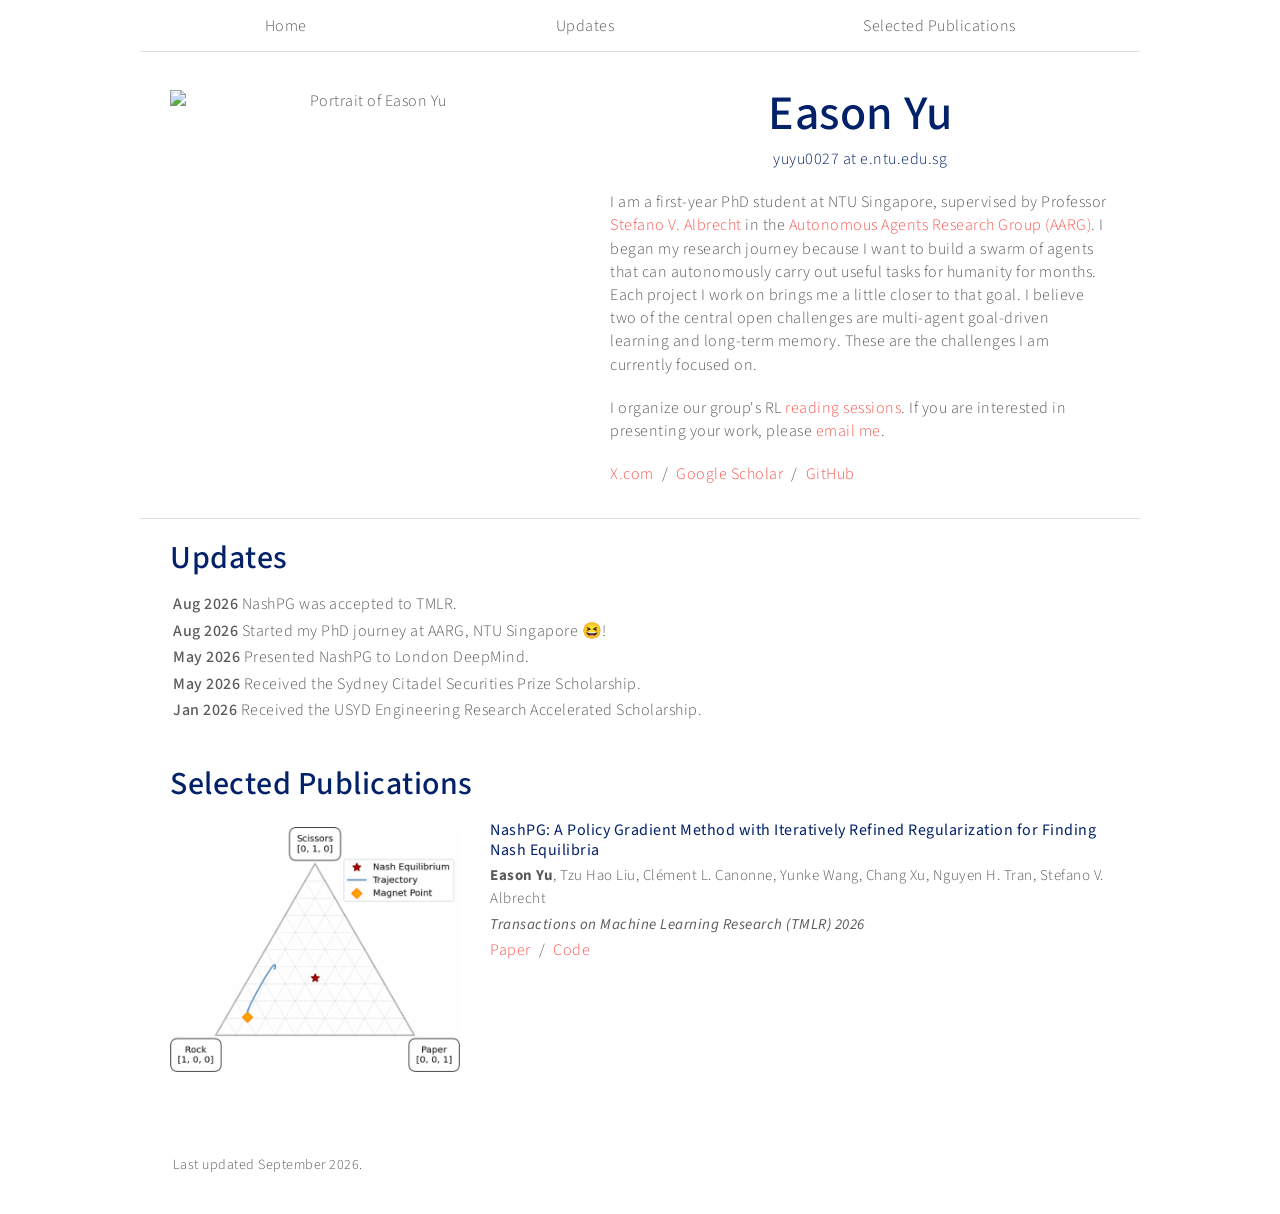
==== index.html @ 93e7c062 "first commit" ====
<!doctype html>
<html lang="en">
<head>
  <meta charset="utf-8">
  <meta name="viewport" content="width=device-width, initial-scale=1">
  <meta name="description" content="Eason Yu's academic homepage.">
  <title>Eason Yu</title>
  <link href="https://fonts.googleapis.com/css2?family=Source+Sans+Pro:wght@200;300;400;600;700;900&display=swap" rel="stylesheet">
  <link rel="stylesheet" href="assets/css/style.css">
</head>
<body>
  <header class="site-header">
    <nav class="nav container" aria-label="Main navigation">
      <a href="#profile-intro">Home</a>
      <a href="#updates">Updates</a>
      <a href="#publications">Selected Publications</a>
    </nav>
  </header>

  <main class="container">
    <section id="profile-intro" class="profile section">
      <div class="profile-photo-wrap">
        <img class="profile-photo" src="assets/images/eason-yu.jpg" alt="Portrait of Eason Yu">
      </div>

      <div class="profile-copy">
        <h1>Eason Yu</h1>
        <p class="subtitle">
          yuyu0027 at e.ntu.edu.sg
        </p>
        <p>
          I am a first-year PhD student at NTU Singapore, supervised by Professor
          <a href="https://agents-lab.org/stefano-albrecht/" rel="noreferrer">Stefano V. Albrecht</a>
          in the
          <a href="https://agents-lab.org/" rel="noreferrer">Autonomous Agents Research Group (AARG)</a>.
          I began my research journey because I want to build a swarm of agents
          that can autonomously carry out useful tasks for humanity for months.
          Each project I work on brings me a little closer to that goal. I
          believe two of the central open challenges are multi-agent
          goal-driven learning and long-term memory. These are the challenges
          I am currently focused on.
        </p>
        <p>
          I organize our group's RL
          <a href="https://agents-lab.org/reading-sessions/" rel="noreferrer">reading sessions</a>.
          If you are interested in presenting your work, please
          <a href="mailto:yuyu0027@e.ntu.edu.sg">email me</a>.
        </p>

        <div class="link-row" aria-label="Profile links">
          <a href="https://x.com/yoyu0203" rel="noreferrer">X.com</a>
          <a href="https://scholar.google.com/scholar?q=Eason+Yu" rel="noreferrer">Google Scholar</a>
          <a href="https://github.com/easonyu0203" rel="noreferrer">GitHub</a>
        </div>
      </div>
    </section>

    <section id="updates" class="section">
      <h2>Updates</h2>
      <ul class="updates-list">
        <li>
          <time datetime="2026-08">Aug 2026</time>
          <span>NashPG was accepted to TMLR.</span>
        </li>
        <li>
          <time datetime="2026-08">Aug 2026</time>
          <span>Started my PhD journey at AARG, NTU Singapore 😆!</span>
        </li>
        <li>
          <time datetime="2026-05">May 2026</time>
          <span>Presented NashPG to London DeepMind.</span>
        </li>
        <li>
          <time datetime="2026-05">May 2026</time>
          <span>Received the Sydney Citadel Securities Prize Scholarship.</span>
        </li>
        <li>
          <time datetime="2026-01">Jan 2026</time>
          <span>Received the USYD Engineering Research Accelerated Scholarship.</span>
        </li>
      </ul>
    </section>

    <section id="publications" class="section">
      <h2>Selected Publications</h2>

      <article class="paper">
        <a class="paper-thumb" href="https://arxiv.org/abs/2510.18183" aria-label="NashPG paper on arXiv">
          <img src="assets/images/nashpg-policy-evolution-cropped.gif" alt="Policy evolution animation for NashPG">
        </a>
        <div class="paper-copy">
          <h3><a href="https://arxiv.org/abs/2510.18183" rel="noreferrer">NashPG: A Policy Gradient Method with Iteratively Refined Regularization for Finding Nash Equilibria</a></h3>
          <p class="authors"><strong>Eason Yu</strong>, Tzu Hao Liu, Clément L. Canonne, Yunke Wang, Chang Xu, Nguyen H. Tran, Stefano V. Albrecht</p>
          <p class="venue">Transactions on Machine Learning Research (TMLR) 2026</p>
          <div class="paper-links">
            <a href="https://arxiv.org/abs/2510.18183" rel="noreferrer">Paper</a>
            <a href="https://github.com/ntu-agents/nashpg" rel="noreferrer">Code</a>
          </div>
        </div>
      </article>
    </section>

  </main>

  <footer class="footer container">
    <p>Last updated September 2026.</p>
  </footer>
</body>
</html>
---- assets/css/style.css ----
:root {
  --grey: rgb(90, 90, 90);
  --blue1: rgb(2, 33, 105);
  --blue2: rgb(0, 51, 160);
  --pink1: #f9564f;
  --line: #dddddd;
}

* {
  box-sizing: border-box;
}

html,
body,
p {
  margin: 0;
  padding: 0;
  border: 0;
  font-size: 100%;
  font: inherit;
  vertical-align: baseline;
  font-family: "Source Sans Pro", sans-serif;
  font-weight: 300;
  letter-spacing: 0.5px;
  color: var(--grey);
}

html {
  scroll-behavior: smooth;
}

body {
  background: #ffffff;
  font-size: 16px;
  line-height: 1.45;
}

p {
  margin: 0.2em;
}

ol,
ul {
  list-style: none;
}

ul {
  list-style-position: inside;
  list-style-type: none;
  padding: 0;
}

a {
  color: var(--pink1);
  text-decoration: none;
}

a:hover,
a:focus {
  color: var(--blue2);
}

b {
  font-weight: 500;
}

strong {
  font-weight: 700;
}

img {
  display: block;
  max-width: 100%;
}

.container {
  width: 1000px;
  margin: 0 auto;
}

.site-header {
  position: fixed;
  top: 0;
  left: 50%;
  z-index: 9999;
  width: 1000px;
  height: 52px;
  line-height: 2em;
  transform: translateX(-50%);
  border-bottom: 1px solid var(--line);
  background-color: rgba(255, 255, 255, 0.7);
  backdrop-filter: blur(8px);
}

.nav {
  display: flex;
  align-items: center;
  justify-content: space-around;
  height: 100%;
  padding: 10px 0;
}

.nav a {
  color: var(--grey);
  transition: color 0.3s ease;
}

.nav a:hover,
.nav a:focus {
  color: var(--pink1);
}

.section {
  padding: 20px 30px;
  scroll-margin-top: 70px;
}

.profile {
  display: block;
  padding: 90px 30px 10px;
  border-bottom: 1px solid var(--line);
  scroll-margin-top: 70px;
}

.profile::after,
.paper::after {
  display: block;
  clear: both;
  content: "";
}

.profile-photo-wrap {
  float: left;
  margin-right: 40px;
  text-align: center;
}

.profile-photo {
  width: 400px;
  aspect-ratio: 1;
  margin-bottom: 18px;
  object-fit: cover;
  object-position: center center;
}

h1,
h2,
h3 {
  margin-top: 0;
  font-family: "Source Sans Pro", sans-serif;
}

h1,
h2 {
  color: var(--blue1);
  font-weight: 500;
}

h1 {
  margin-bottom: 10px;
  font-size: 3em;
  line-height: 1em;
  text-align: center;
}

h2 {
  margin: 0 0 16px;
  font-size: 2em;
  line-height: 1.2;
}

h3 {
  margin: 0 0 4px;
  font-size: 1em;
  font-weight: 400;
  line-height: 1.3;
}

h3 a {
  color: var(--blue1);
}

.subtitle {
  margin: 0 0 20px;
  color: var(--blue1);
  text-align: center;
}

.profile-copy p {
  margin-bottom: 20px;
}

.link-row,
.paper-links {
  display: flex;
  flex-wrap: wrap;
  gap: 0;
  margin: 0.2em;
}

.link-row a:not(:last-child)::after,
.paper-links a:not(:last-child)::after {
  color: var(--grey);
  content: "/";
  margin: 0 8px;
}

.updates-list {
  margin: 0;
  padding: 0;
}

.updates-list li {
  margin: 0.2em;
}

.updates-list time {
  color: var(--grey);
  font-weight: 500;
}

.updates-list time::after {
  content: " ";
}

#publications {
  display: flex;
  flex-direction: column;
}

.paper {
  display: block;
  margin-bottom: 20px;
}

.paper-thumb {
  float: left;
  width: 20em;
  height: auto;
  margin-top: 7px;
  margin-bottom: 20px;
  padding-right: 30px;
}

.paper-thumb img {
  width: 100%;
}

.authors {
  margin: 0.2em;
  font-size: 15px;
  line-height: 1.5;
}

.venue {
  margin: 0.25em 0.2em 0.2em;
  color: var(--grey);
  font-size: 15px;
  font-weight: 400;
  font-style: italic;
}

#reading-group p {
  max-width: 720px;
}

.footer {
  padding: 20px 30px 36px;
  color: var(--grey);
  font-size: 14px;
}

.footer p {
  margin: 0.2em;
}

@media (max-width: 1048px) {
  .container,
  .site-header {
    width: 100%;
  }
}

@media (max-width: 760px) {
  body {
    font-size: 15px;
  }

  .site-header {
    height: auto;
    min-height: 52px;
  }

  .nav {
    flex-wrap: wrap;
    gap: 8px 18px;
    padding: 10px 16px;
  }

  .section {
    padding: 24px 20px;
  }

  .profile {
    padding: 82px 20px 18px;
  }

  .profile-photo-wrap,
  .paper-thumb {
    float: none;
  }

  .profile-photo {
    width: min(100%, 360px);
  }

  .profile-photo-wrap {
    margin-right: 0;
    margin-bottom: 18px;
  }

  h1 {
    font-size: 2.5em;
    text-align: left;
  }

  .subtitle {
    text-align: left;
  }

  .paper-thumb {
    width: min(100%, 320px);
    height: auto;
    padding-right: 0;
  }
}
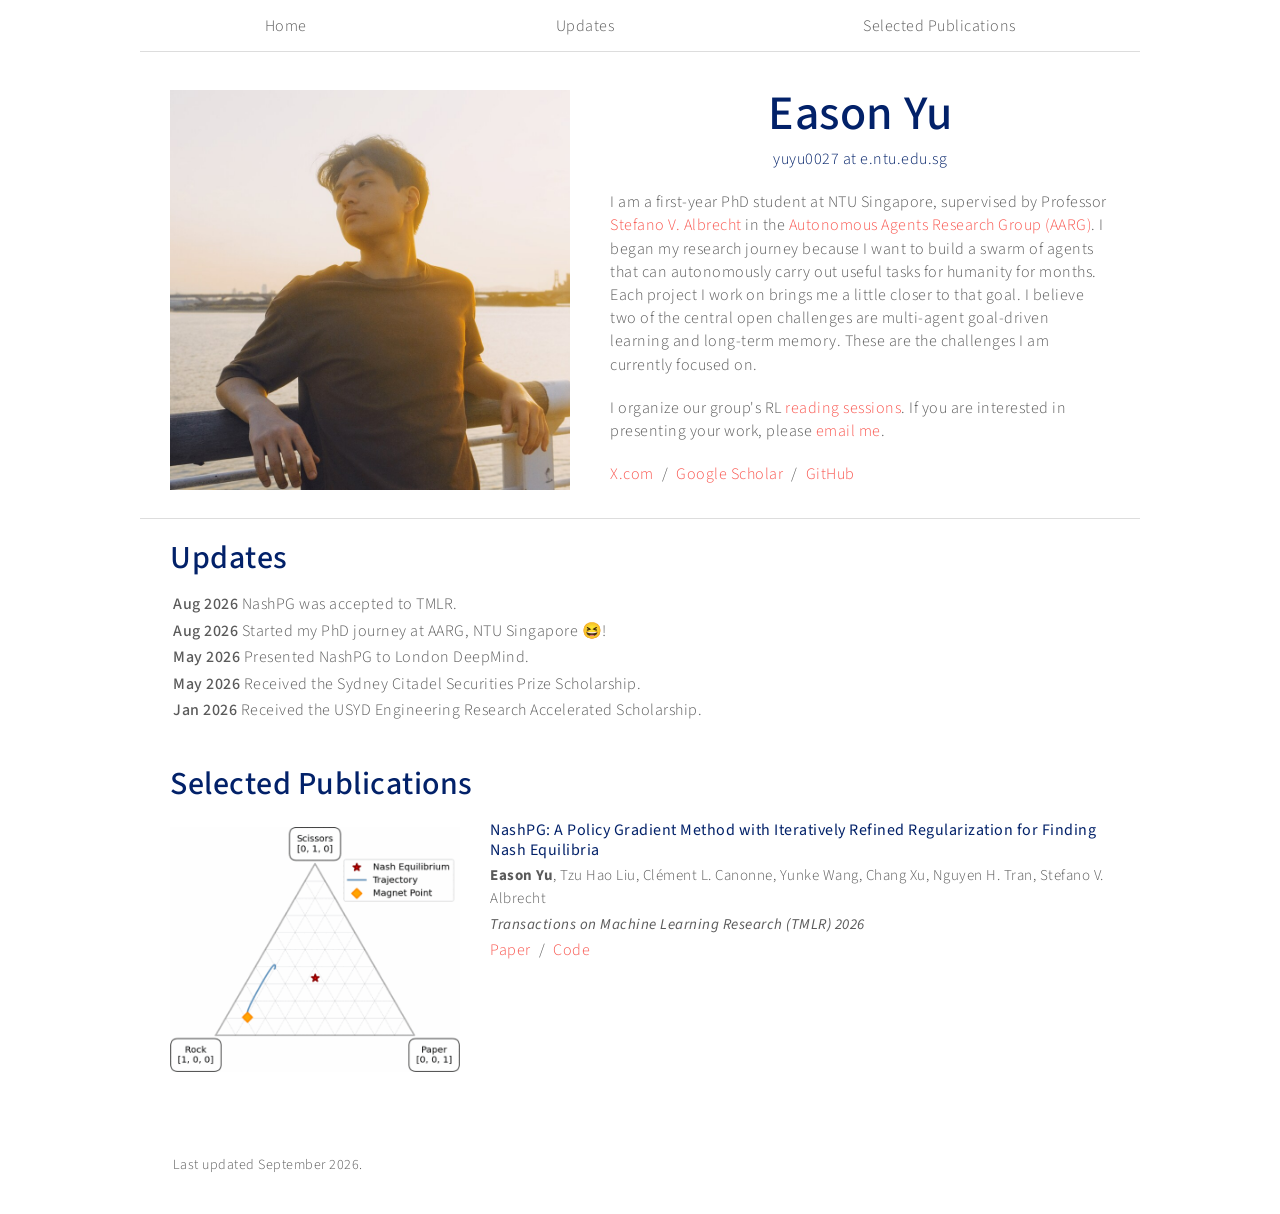
==== commit 11b7158b: "minor fix" ====
--- a/index.html
+++ b/index.html
@@ -20,7 +20,7 @@
   <main class="container">
     <section id="profile-intro" class="profile section">
       <div class="profile-photo-wrap">
-        <img class="profile-photo" src="assets/images/eason-yu.jpg" alt="Portrait of Eason Yu">
+        <img class="profile-photo" src="assets/images/easonyu.jpg" alt="Portrait of Eason Yu">
       </div>
 
       <div class="profile-copy">
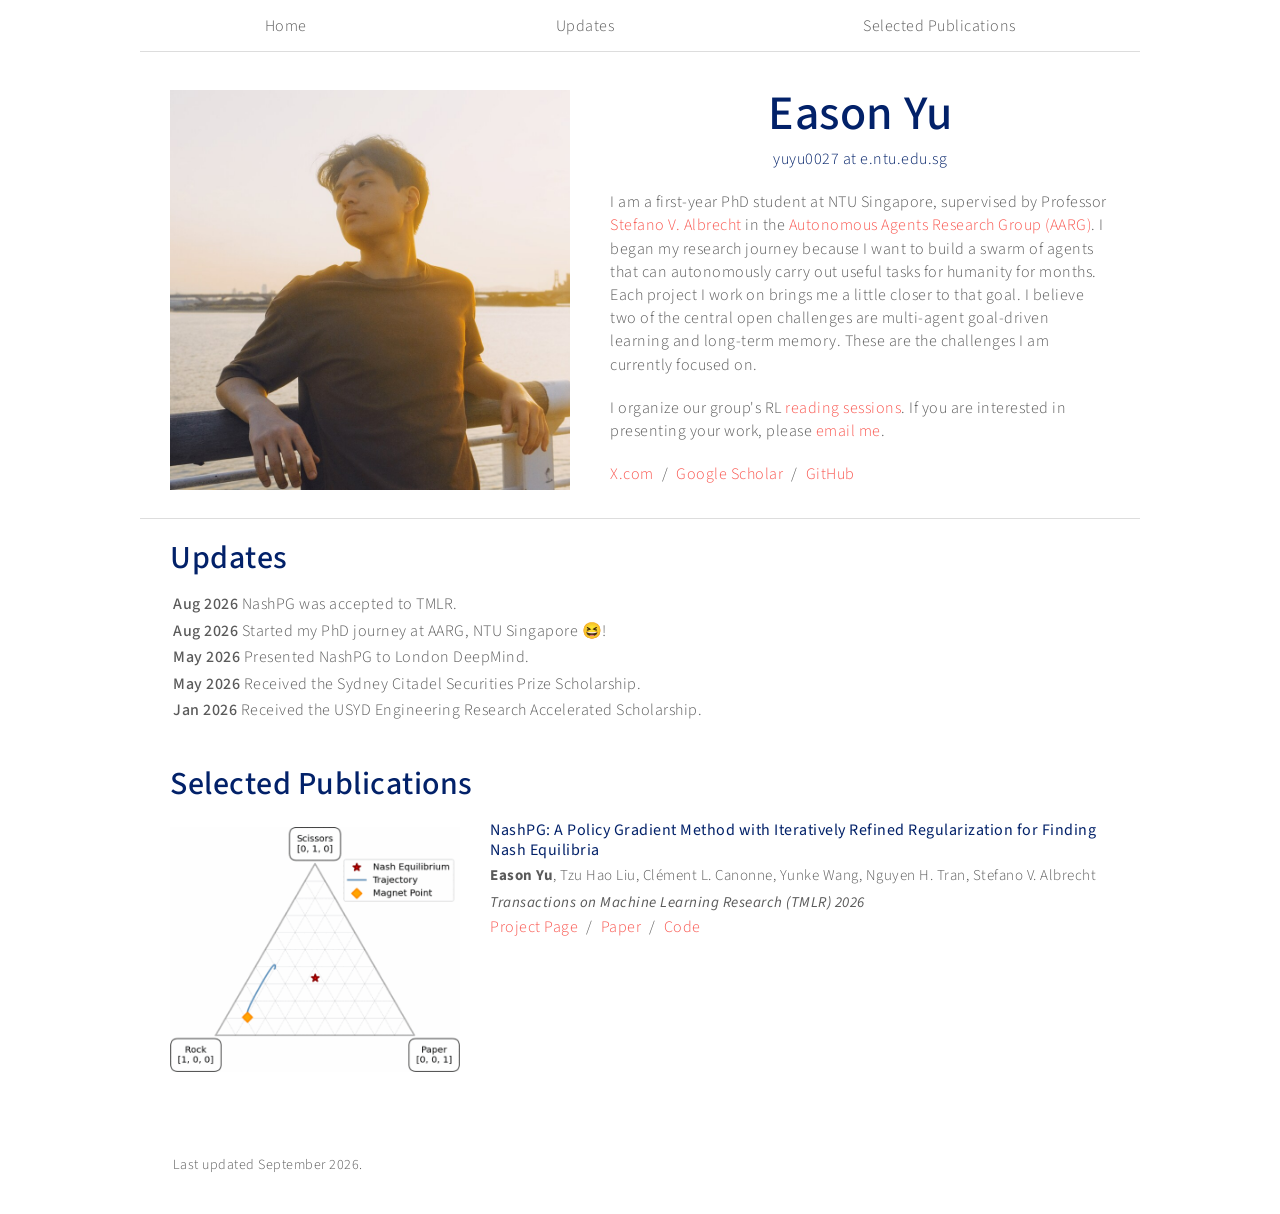
==== commit ad395832: "add nashpg project" ====
--- a/index.html
+++ b/index.html
@@ -5,7 +5,7 @@
   <meta name="viewport" content="width=device-width, initial-scale=1">
   <meta name="description" content="Eason Yu's academic homepage.">
   <title>Eason Yu</title>
-  <link href="https://fonts.googleapis.com/css2?family=Source+Sans+Pro:wght@200;300;400;600;700;900&display=swap" rel="stylesheet">
+  <link href="https://fonts.googleapis.com/css2?family=Source+Sans+Pro:wght@200;300;400;600;700;900&amp;display=swap" rel="stylesheet">
   <link rel="stylesheet" href="assets/css/style.css">
 </head>
 <body>
@@ -49,7 +49,7 @@
 
         <div class="link-row" aria-label="Profile links">
           <a href="https://x.com/yoyu0203" rel="noreferrer">X.com</a>
-          <a href="https://scholar.google.com/scholar?q=Eason+Yu" rel="noreferrer">Google Scholar</a>
+          <a href="https://scholar.google.com/citations?hl=en&amp;view_op=list_works&amp;gmla=AKCpqFw6_bCxj2gZAOjzN72ITaUEZuNFN3W5UGyq4gflhVA9rmn4yfOdmjkuKxtdXWO86pN71RXoqOSA9XZHug&amp;user=BvuF9sQAAAAJ" rel="noreferrer">Google Scholar</a>
           <a href="https://github.com/easonyu0203" rel="noreferrer">GitHub</a>
         </div>
       </div>
@@ -85,14 +85,15 @@
       <h2>Selected Publications</h2>
 
       <article class="paper">
-        <a class="paper-thumb" href="https://arxiv.org/abs/2510.18183" aria-label="NashPG paper on arXiv">
+        <a class="paper-thumb" href="projects/nashpg/" aria-label="NashPG project page">
           <img src="assets/images/nashpg-policy-evolution-cropped.gif" alt="Policy evolution animation for NashPG">
         </a>
         <div class="paper-copy">
-          <h3><a href="https://arxiv.org/abs/2510.18183" rel="noreferrer">NashPG: A Policy Gradient Method with Iteratively Refined Regularization for Finding Nash Equilibria</a></h3>
-          <p class="authors"><strong>Eason Yu</strong>, Tzu Hao Liu, Clément L. Canonne, Yunke Wang, Chang Xu, Nguyen H. Tran, Stefano V. Albrecht</p>
+          <h3><a href="projects/nashpg/">NashPG: A Policy Gradient Method with Iteratively Refined Regularization for Finding Nash Equilibria</a></h3>
+          <p class="authors"><strong>Eason Yu</strong>, Tzu Hao Liu, Clément L. Canonne, Yunke Wang, Nguyen H. Tran, Stefano V. Albrecht</p>
           <p class="venue">Transactions on Machine Learning Research (TMLR) 2026</p>
           <div class="paper-links">
+            <a href="projects/nashpg/">Project Page</a>
             <a href="https://arxiv.org/abs/2510.18183" rel="noreferrer">Paper</a>
             <a href="https://github.com/ntu-agents/nashpg" rel="noreferrer">Code</a>
           </div>
